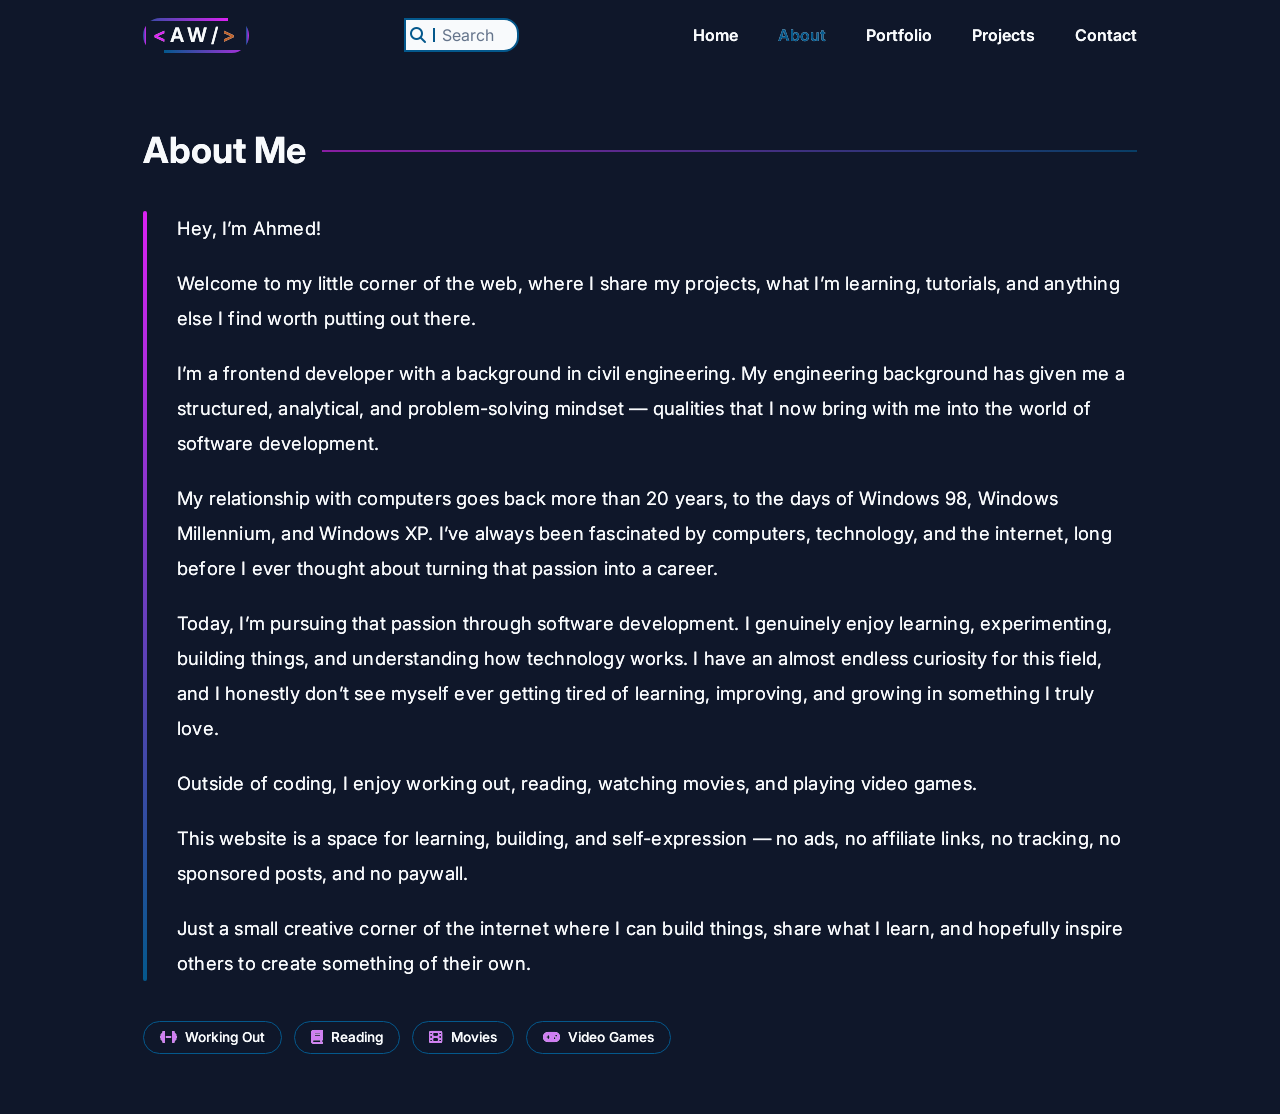
==== about.html @ 8b780779 "first commit HTML & CSS & little JS" ====
<!DOCTYPE html>
<html lang="en">
<head>
    <meta charset="UTF-8">
    <meta name="viewport" content="width=device-width, initial-scale=1.0">
    <title>Allam - About</title>
    <!-- Main CSS File -->
    <link rel="stylesheet" href="./CSS/main.css">
    <!-- Font Icons -->
    <link rel='stylesheet' href='./CSS/uicons-brands.css'>
    <link rel='stylesheet' href='./CSS/all.min.css'>
    <!-- Render Page Normally -->
    <link rel="stylesheet" href=".//CSS/normalize.css">
    <!-- Google Fonts -->
    <link rel="preconnect" href="https://fonts.googleapis.com">
    <link rel="preconnect" href="https://fonts.gstatic.com" crossorigin>
    <link href="https://fonts.googleapis.com/css2?family=Inter:ital,opsz,wght@0,14..32,100..900;1,14..32,100..900&display=swap" rel="stylesheet">
</head>
<body>
    <div class="container">
        <header>
            <a class="logo" href="./home.html" title="Allam Walker">
                <span>&lt;</span>aw/<span>&gt;</span>
                <div class="top-border"></div>
                <div class="right-border"></div>
                <div class="bottom-border"></div>
                <div class="left-border"></div>
            </a>

            <div class="search" title="Search">
                <i class="fa-solid fa-magnifying-glass fa-fw"></i>
                <form action="" role="search">
                    <label for="site-search" class="visually-hidden">Search the site</label>
                    <input class="input-search" type="search" name="search" id="site-search" placeholder="Search">
                </form>
            </div>

                        <!-- New: mobile menu toggle, only visible under 860px -->
            <button class="nav-toggle" id="navToggle" aria-expanded="false" aria-controls="mainNav" aria-label="Open menu">
                <i class="fa-solid fa-bars" aria-hidden="true"></i>
            </button>

            <nav id="mainNav" class="nav-static">
                <a class="home" href="./home.html">home</a>
                <a class="about active" href="./about.html">about</a>
                <a class="portfolio" href="./portfolio.html">portfolio</a>
                <a class="skills" href="#">projects</a>
                <a class="content" href="#">contact</a>
            </nav>
        </header>

        <section class="about-section">
            <div class="about-heading">
                <h1>about me</h1>
                <span class="bar"></span>
            </div>

            <div class="about-body">
                <span class="about-accent" aria-hidden="true"></span>
                <div class="about-me">
                    <p>Hey, I’m Ahmed!</p>
                    <p>Welcome to my little corner of the web, where I share my projects, what I’m learning, tutorials, and anything else I find worth putting out there.</p>
                    <p>I’m a frontend developer with a background in civil engineering. My engineering background has given me a structured, analytical, and problem-solving mindset — qualities that I now bring with me into the world of software development.</p>
                    <p>My relationship with computers goes back more than 20 years, to the days of Windows 98, Windows Millennium, and Windows XP. I’ve always been fascinated by computers, technology, and the internet, long before I ever thought about turning that passion into a career.</p>
                    <p>Today, I’m pursuing that passion through software development. I genuinely enjoy learning, experimenting, building things, and understanding how technology works. I have an almost endless curiosity for this field, and I honestly don’t see myself ever getting tired of learning, improving, and growing in something I truly love.</p>
                    <p>Outside of coding, I enjoy working out, reading, watching movies, and playing video games.</p>
                    <p>This website is a space for learning, building, and self-expression — no ads, no affiliate links, no tracking, no sponsored posts, and no paywall.</p>
                    <p>Just a small creative corner of the internet where I can build things, share what I learn, and hopefully inspire others to create something of their own.</p>
                </div>
            </div>

            <div class="hobbies">
                <span class="hobby-chip"><i class="fa-solid fa-dumbbell" aria-hidden="true"></i>working out</span>
                <span class="hobby-chip"><i class="fa-solid fa-book" aria-hidden="true"></i>reading</span>
                <span class="hobby-chip"><i class="fa-solid fa-film" aria-hidden="true"></i>movies</span>
                <span class="hobby-chip"><i class="fa-solid fa-gamepad" aria-hidden="true"></i>video games</span>
            </div>
        </section>
    </div>
    <script src="main.js"></script>
</body>
</html>
---- CSS/main.css ----
/* Global Values - Start ----------------------------------------------------------*/
/* Variables - Start ------------------------------------------------------ */
:root {
    /* color pallete */
    --color-pallete-1: #DA22F2;
    --color-pallete-2: #CF7EF2;
    --color-pallete-3: #1E0E40;
    --color-pallete-4: #04588C;
    --color-pallete-5: #BF622C;

    --nav-links-color: #3B82F6; 
    --background-color: #0F172A;
    --primary-color: #3B82F6;
    --button-hover-color: #2563EB;
    --text-color: #F8FAFC;
    --transition-duration: 0.5s;
}
/* Variables - End ----------------------------------------------------------*/
html {
    scroll-behavior: smooth;
}
body {
    font-family: "Inter", sans-serif;
}
* {
    box-sizing: border-box;
    text-shadow: 0px 0px 0.3px var(--text-color);
}

a {
    display: block;
    text-decoration: none;
    text-transform: capitalize;
    color: var(--text-color);
    cursor: pointer;
}

/* Accessibility: visible focus state for keyboard users (new) */
a:focus-visible,
.input-search:focus-visible,
.nav-toggle:focus-visible,
button:focus-visible {
    outline: 2px solid var(--color-pallete-2);
    outline-offset: 3px;
    border-radius: 4px;
}

/* Accessibility: hide visually but keep for screen readers (new) */
.visually-hidden {
    position: absolute;
    width: 1px;
    height: 1px;
    padding: 0;
    margin: -1px;
    overflow: hidden;
    clip: rect(0, 0, 0, 0);
    white-space: nowrap;
    border: 0;
}

.container {
    margin-left: 10%;
    margin-right: 10%;
    padding-left: 15px;
    padding-right: 15px;
    position: relative;
}

/* Header - Start -------------------------------------------------------------------- */
body { 
    color: var(--text-color);
    background-color: var(--background-color);
    font-family: "Inter", sans-serif;
    font-optical-sizing: auto;
    font-weight: 700;
    font-style: normal;
}
header {
    height: 70px;
    display: flex;
    justify-content: space-between;
    align-items: center;
    position: relative;
}
.logo {
    font-size: 20px;
    text-transform: uppercase;
    letter-spacing: 4px;
    font-weight: 900;
    padding: 6px 10px;
    position: relative;
    overflow: hidden;
    transition: var(--transition-duration);
    border-radius: 20px;
}
.logo span:first-of-type {
    color: var(--color-pallete-1)
}
.logo span:last-of-type {
    color: var(--color-pallete-5)
}
.logo::after {
    content: '';
    position: absolute;
    width: 0;
    height: 0;
    top: 50%;
    left: 50%;
    transform: translate(-50%, -50%);
    opacity: 0.6; 
    background-color: var(--color-pallete-4);
    transition: var(--transition-duration);
    z-index: -1; 
}
.logo:hover {
    color: var(--color-pallete-2)
}
.logo:hover::after {
    background-color: var(--color-pallete-4);
    width: 100%;
    height: 100%;
}
.logo div {
    position: absolute;
    background-image: linear-gradient(to right, #04588C, #DA22F2);
    animation-iteration-count: infinite;
    animation-direction:alternate;
    animation-duration: 3s;
    animation-timing-function:ease-in-out;
    animation-direction: alternate;
    animation-fill-mode: both;
}
.top-border {
    top: 0;
    width: 100%;
    height: 3px;
    animation-name: top-move;
}
.right-border {
    right: 0;
    width: 3px;
    height: 100%;
    animation-name: right-move;
}
.bottom-border {
    bottom: 0;
    width: 100%;
    height: 3px;
    animation-name: bottom-move;
}
.left-border {
    left: 0;
    width: 3px;
    height: 100%;
    animation-name: left-move;
}
@keyframes top-move {
    0% { left: -100%; }
    100% { left: -20%; }
}
@keyframes right-move {
    0% { top: -100%; }
    100% { top: -20%; }
}
@keyframes bottom-move {
    0% { right: -100%; }
    100% { right: -20%; }
}
@keyframes left-move {
    from { bottom: -100%; }
    to { bottom: -20%; }
}
.search {
    position: relative;
}
.search i {
    position: absolute;
    top: 50%;
    left: -6px;
    transform: translate(10px, -50%);
    color: var(--color-pallete-4);
    font-size: 1em;
    pointer-events: none; /* new: icon shouldn't block clicks on the input */
}
.search i::after {
    content: '';
    position: absolute;
    width: 2px;
    height: 90%;
    top: 5%;
    right: -7px;
    background-color: var(--color-pallete-4);
}
.input-search {
    padding: 6px;
    text-indent: 6px;
    border: none;
    outline: none;
    width: 115px;
    background-color: var(--text-color);
    border: 2px solid #04588C;
    border-radius: 15px;
    border-top-left-radius: 0;
    border-bottom-left-radius: 0;
    text-indent: 30px;
    cursor: text;
    transition: var(--transition-duration);
    color: #0F172A; /* new: typed text was invisible (white on white) */
}
.input-search:focus {
    width: 200px;
    background-color: white;
}
.input-search::placeholder {
    color: #64748B;
}

/* New: mobile nav toggle button, hidden on desktop */
.nav-toggle {
    display: none;
    width: 40px;
    height: 40px;
    border: none;
    background: transparent;
    color: var(--text-color);
    font-size: 22px;
    cursor: pointer;
    z-index: 20;
}
nav {
    display: flex;
    justify-content: space-between;
    align-items: center;
}
nav a {
    padding: 5px 0;
    margin: 20px 20px;
    transition: var(--transition-duration);
    text-transform: capitalize;
    position: relative;
    overflow: hidden;
    animation: slide-up 1s;
}
nav a:last-child {
    margin-right: 0;    
}
@keyframes slide-up {
    from { transform: translateY(50px); opacity: 0; }
    to { transform: translateY(0); opacity: 1; }
}
nav a:after {
    content: '';
    box-sizing: content-box;
    width: 100%;
    height: 2px;
    background-image: linear-gradient(to right, #DA22F2, #04588C);
    position: absolute;
    left: -100%;
    bottom: 0px;
    transition: var(--transition-duration);
}
nav a:hover::after {
    left: 0;
}
nav a, .logo {
    font-weight: 600;
}
nav a:hover, nav .active {
    color: var(--color-pallete-4);
}
.home-content {
    margin-top: 50px;
    display: flex;
    gap: 30px;
    justify-content: space-between;
    align-items: center; /* new: was causing the photo to look misaligned on short text */
}
.linkedin-img {
    width: 25px;
}

.home-text h3 {
    font-size: 32px;
    margin: 0px;
    animation-name: slide-bottom;
    animation-duration: 1s;
}
@keyframes slide-bottom {
    from { transform: translateY(-50px); opacity: 0; }
    to { transform: translateY(0); opacity: 1; }
}
.home-text span {
    text-transform: capitalize;
}
.name {
    font-size: 56px;
    margin: 20px 0px;
    text-transform: capitalize;
    animation: slide-left 1s;
}
@keyframes slide-left {
    from { transform: translateX(-50px); opacity: 0; }
    to { transform: translateX(0); opacity: 1; }
}
.job span:last-child {
    color: #3B82F6;
    position: relative;
    overflow: hidden;
}
.job span:last-child::before {
    content: '';
    position:absolute;
    left: 0;
    top: 0;
    width: 46%;
    height: 100%;
    background-color: var(--text-color);
    z-index: -1;
    opacity: 0.2;
    transition: var(--transition-duration);
}
.job span:last-child:hover::before {
    width: 70%;
    opacity: 1;
}
.desc {
    letter-spacing: 1px;
    line-height: 1.6;
    font-size: 1.2em;
    max-width: 55ch; /* new: keeps long descriptions readable on wide screens */
}
.social {
    display: flex;
    justify-content: start;
    align-items: center;
}
.social-link {
    width: 35px;
    height: 35px;
    border-radius: 50%;
    border: 2px solid var(--color-pallete-4);
    display: flex;
    justify-content: center;
    align-items: center;
    position: relative;
    transition: var(--transition-duration);
}
.social-link::after {
    content: '';
    position: absolute;
    top: 50%;
    left: 50%;
    transform: translate(-50%, -50%);
    width: 100%;
    height: 100%;
    border-radius: 50%;
    opacity: 0;
    border: 2px solid var(--color-pallete-2);
    transition: var(--transition-duration);
}
.social-link:hover {
    border: none;
}
.social-link:hover::after {
    box-shadow: 0px 0px 20px var(--color-pallete-2);
    width: 40px;
    height: 40px;
    opacity: 1;
}
.social-link i {
    cursor: pointer;
    color: white;
}
.cv {
    position: relative;
    display: flex;
    align-items: center;
    gap: 6px;
    color: var(--text-color);
    background-color: var(--color-pallete-4);
    border-top-right-radius: 30px;
    border-bottom-right-radius: 30px;
    width: 45px;
    padding: 5px 12px;
    height: 35px;
    text-align: center;
    text-transform: capitalize;
    /* margin-top: 20px; */
    overflow: hidden;
    transition: 0.3s;
}
.cv:hover,
.cv:focus-visible {
    width: 150px;
    box-shadow: 0px 0px 25px 1px var(--color-pallete-2) inset;
}
.cv i {
    cursor: pointer;
    flex-shrink: 0; /*new: stop the icon squishing when the pill expands*/
}
.cv span {
    position: absolute;
    left: 27px;
    width: 130px;
    font-size: 0.85em;
    cursor: pointer;
    z-index: 1;
}

.home-photo {
    /* flex-basis: 65%; */
    margin-top: -23px;
    width: max-content;
    overflow: hidden;
    border-radius: 50%;
    filter: grayscale(0.5);
    transition: var(--transition-duration); 
}
.home-photo:hover {
    filter: grayscale(0);
    border-radius: 30px;
}
.home-photo img {
    max-width: 400px;
    width: 100%;
    height: auto;
}
.personal-img {
    width: 100%;
}

/* Media Queries - Start (new: real responsive behaviour) ---------------------------- */
@media (max-width: 1024px) {
    .container {
        margin-left: 5%;
        margin-right: 5%;
    }
    .home-content {
        gap: 20px;
    }
    .home-photo img {
        max-width: 320px;
    }

}

@media (min-width: 860px) and ( max-width: 1200) {
    .search {
        flex-basis: content;
    }
}

@media (max-width: 860px) {
    .container {
        margin-left: 4%;
        margin-right: 4%;
    }

    .nav-toggle {
        display: block;
    }

    .search {
        flex-basis: 1;
        margin-left: 20px;
    }

    nav {
        position: absolute;
        top: 70px;
        left: 0;
        right: 0;
        flex-direction: column;
        align-items: flex-start;
        background-color: var(--color-pallete-3);
        border-radius: 0 0 12px 12px;
        padding: 10px 20px;
        max-height: 0;
        overflow: hidden;
        transition: max-height var(--transition-duration) ease;
        z-index: 15;
    }
    nav.open {
        max-height: 320px;
    }
    /* Pages with no JS (e.g. about.html) skip the collapse behaviour entirely */
    nav.nav-static {
        position: static;
        max-height: none;
        overflow: visible;
        background-color: transparent;
        padding: 0;
        margin-top: 10px;
    }
    nav a {
        margin: 10px 0;
        width: 100%;
    }

    .home-content {
        flex-direction: column-reverse;
        text-align: center;
    }
    .home-text .social,
    .home-text .desc {
        justify-content: center;
        margin-left: auto;
        margin-right: auto;
    }
    .home-text .cv {
        margin-left: auto;
        margin-right: auto;
    }
    .home-photo {
        margin-top: 0;
    }
    .home-photo img {
        max-width: 240px;
    }
    .name {
        font-size: 42px;
    }
    .home-text h3 {
        font-size: 24px;
    }
    .cv {
        width: 150px;
    }
}
@media (max-width: 480px) {
    .name {
        font-size: 34px;
    }
    .desc {
        font-size: 1em;
    }
}

/* Respect users who've asked for reduced motion (new) */
@media (prefers-reduced-motion: reduce) {
    *,
    *::before,
    *::after {
        animation-duration: 0.001ms !important;
        animation-iteration-count: 1 !important;
        transition-duration: 0.001ms !important;
        scroll-behavior: auto !important;
    }
}
/* Media Queries - End ----------------------------------------------------------*/

/* About Page - Start ----------------------------------------------------------*/
.about-section {
    margin-top: 60px;
    margin-bottom: 60px;
}
.about-heading {
    display: flex;
    align-items: center;
    gap: 16px;
    margin-bottom: 40px;
}
.about-heading h1 {
    font-size: 36px;
    text-transform: capitalize;
    margin: 0;
}
.about-heading .bar {
    flex: 1;
    height: 2px;
    background-image: linear-gradient(to right, var(--color-pallete-1), var(--color-pallete-4));
    opacity: 0.6;
}
.about-body {
    display: flex;
    gap: 30px;
}
.about-accent {
    flex-shrink: 0;
    width: 4px;
    border-radius: 2px;
    background-image: linear-gradient(to bottom, var(--color-pallete-1), var(--color-pallete-4));
}
.about-me {
    font-weight: 400;
    letter-spacing: 0.2px;
    line-height: 1.9;
    font-size: 1.15em;
    color: var(--text-color);
}
.about-me p {
    margin: 0 0 20px;
}
.about-me p:last-child {
    margin-bottom: 0;
}
.hobbies {
    margin-top: 40px;
    display: flex;
    flex-wrap: wrap;
    gap: 12px;
}
.hobby-chip {
    display: flex;
    align-items: center;
    gap: 8px;
    padding: 8px 16px;
    border: 1px solid var(--color-pallete-4);
    border-radius: 30px;
    font-size: 0.85em;
    font-weight: 500;
    text-transform: capitalize;
    transition: var(--transition-duration);
}
.hobby-chip:hover {
    background-color: var(--color-pallete-4);
    box-shadow: 0px 0px 20px var(--color-pallete-2);
}
.hobby-chip i {
    color: var(--color-pallete-2);
    font-size: 1em;
}

@media (max-width: 860px) {
    .about-heading h1 {
        font-size: 28px;
    }
    .about-body {
        gap: 16px;
    }
    .about-me {
        font-size: 1.05em;
    }
}
@media (max-width: 480px) {
    .about-heading h1 {
        font-size: 24px;
    }
    .hobby-chip {
        font-size: 0.8em;
        padding: 6px 12px;
    }
}
/* About Page - End ----------------------------------------------------------*/

/* Portfolio Page - Start ----------------------------------------------------------*/
.portfolio-section {
    margin-top: 60px;
    margin-bottom: 80px;
}
.portfolio-intro {
    max-width: 65ch;
    font-weight: 400;
    letter-spacing: 0.2px;
    line-height: 1.8;
    font-size: 1.1em;
    color: var(--text-color);
    opacity: 0.85;
    margin: 0 0 50px;
}
.project-grid {
    display: grid;
    grid-template-columns: repeat(3, 1fr);
    gap: 40px 32px;
}
.project-card {
    display: flex;
    flex-direction: column;
    position: relative;
    transition: opacity var(--transition-duration), filter var(--transition-duration);
}
/* Spotlight: dim every card except the one being hovered - pure CSS, no JS */
.project-grid:hover .project-card:not(:hover) {
    opacity: 0.4;
    filter: blur(1px);
}
.project-card:hover {
    z-index: 100;
}
.project-thumb {
    position: relative;
    aspect-ratio: 16 / 10;
    border-radius: 16px;
    overflow: hidden;
    background-image: linear-gradient(135deg, var(--color-pallete-3), var(--color-pallete-4));
}
.project-thumb img {
    width: 100%;
    height: 100%;
    object-fit: cover;
    display: block;
    border-radius: 16px;
    transition: transform 0.45s ease, box-shadow 0.45s ease;
}
.project-thumb:hover img {
    position: relative;
    transform: scale(1.7);
    box-shadow:
        0 20px 50px rgba(0, 0, 0, 0.6),
        0 0 40px var(--color-pallete-2);
}
.project-card:hover .project-thumb {
    overflow: visible;
}
.project-info {
    margin-top: 20px;
    position: relative;
}
.project-tech {
    display: flex;
    flex-wrap: wrap;
    gap: 8px;
    margin-bottom: 14px;
    position: absolute;
    z-index: -1;
}
.tech-chip {
    padding: 4px 12px;
    border: 1px solid var(--color-pallete-4);
    border-radius: 30px;
    font-size: 0.7em;
    font-weight: 600;
    letter-spacing: 0.5px;
    text-transform: uppercase;
    color: var(--text-color);
    opacity: 0.85;
}
.project-title {
    font-size: 1.3em;
    margin: 40px 0 8px;
    text-transform: capitalize;
}
.project-desc {
    font-weight: 400;
    letter-spacing: 0.2px;
    line-height: 1.7;
    font-size: 0.95em;
    color: var(--text-color);
    opacity: 0.8;
    margin: 0 0 18px;
}
.project-links {
    display: flex;
    align-items: center;
    gap: 14px;
}
.project-demo {
    display: flex;
    align-items: center;
    gap: 8px;
    padding: 8px 18px;
    border-radius: 30px;
    background-color: var(--color-pallete-4);
    font-size: 0.85em;
    font-weight: 600;
    transition: var(--transition-duration);
}
.project-demo:hover {
    background-color: var(--button-hover-color);
    box-shadow: 0px 0px 20px var(--color-pallete-2);
}
.project-demo i {
    font-size: 0.85em;
}

@media (max-width: 1100px) {
    .project-grid {
        grid-template-columns: repeat(2, 1fr);
    }
}
@media (max-width: 860px) {
    .project-grid {
        gap: 30px 24px;
    }
    .portfolio-intro {
        font-size: 1em;
        margin-bottom: 36px;
    }
}
@media (max-width: 640px) {
    .project-grid {
        grid-template-columns: 1fr;
    }
    .project-card:hover .project-thumb img {
        transform: scale(1.3);
    }
}
@media (prefers-reduced-motion: reduce) {
    .project-grid:hover .project-card:not(:hover) {
        filter: none;
    }
}
/* Portfolio Page - End ----------------------------------------------------------*/
---- CSS/uicons-brands.css ----
/*!
*   _____       _             __                 _____                               ______ _       _   _
*  |_   _|     | |           / _|               |_   _|                             |  ____| |     | | (_)
*    | |  _ __ | |_ ___ _ __| |_ __ _  ___ ___    | |  ___ ___  _ __  ___   ______  | |__  | | __ _| |_ _  ___ ___  _ __
*    | | | '_ \| __/ _ \ '__|  _/ _` |/ __/ _ \   | | / __/ _ \| '_ \/ __| |______| |  __| | |/ _` | __| |/ __/ _ \| '_ \
*   _| |_| | | | ||  __/ |  | || (_| | (_|  __/  _| || (_| (_) | | | \__ \          | |    | | (_| | |_| | (_| (_) | | | |
*  |_____|_| |_|\__\___|_|  |_| \__,_|\___\___| |_____\___\___/|_| |_|___/          |_|    |_|\__,_|\__|_|\___\___/|_| |_|
*
*                         UIcons 4.0.0 - https://www.flaticon.com/uicons/interface-icons
*/
@font-face {
    font-family: "uicons-brands";
    src: url("../webfonts/uicons-brands.woff2") format("woff2"),
    url("../webfonts/uicons-brands.woff") format("woff"),
    url("../webfonts/uicons-brands.eot#iefix") format("embedded-opentype");
    font-display: swap;
}

    i[class^="fi-brands-"]:before, i[class*=" fi-brands-"]:before, span[class^="fi-brands-"]:before, span[class*="fi-brands-"]:before {
font-family: uicons-brands !important;
font-style: normal;
font-weight: normal !important;
font-variant: normal;
text-transform: none;
line-height: 1;
-webkit-font-smoothing: antialiased;
-moz-osx-font-smoothing: grayscale;
}

        .fi-brands-3m:before {
    content: "\e014";
    }
        .fi-brands-500px:before {
    content: "\e01a";
    }
        .fi-brands-abbot-laboratories:before {
    content: "\e027";
    }
        .fi-brands-accusoft:before {
    content: "\e02f";
    }
        .fi-brands-acrobat:before {
    content: "\e032";
    }
        .fi-brands-adobe:before {
    content: "\e043";
    }
        .fi-brands-aecom:before {
    content: "\e048";
    }
        .fi-brands-aero:before {
    content: "\e049";
    }
        .fi-brands-after-effects:before {
    content: "\e04b";
    }
        .fi-brands-airbnb:before {
    content: "\e064";
    }
        .fi-brands-algolia:before {
    content: "\e073";
    }
        .fi-brands-amd:before {
    content: "\e082";
    }
        .fi-brands-american-express:before {
    content: "\e083";
    }
        .fi-brands-android:before {
    content: "\e090";
    }
        .fi-brands-animate:before {
    content: "\e0ac";
    }
        .fi-brands-app-store-ios:before {
    content: "\e0b9";
    }
        .fi-brands-apple:before {
    content: "\e0bb";
    }
        .fi-brands-apple-pay:before {
    content: "\e0c1";
    }
        .fi-brands-artstation:before {
    content: "\e13b";
    }
        .fi-brands-astrazeneca:before {
    content: "\e145";
    }
        .fi-brands-asus:before {
    content: "\e146";
    }
        .fi-brands-atandt:before {
    content: "\e148";
    }
        .fi-brands-atlassian:before {
    content: "\e149";
    }
        .fi-brands-atom:before {
    content: "\e14b";
    }
        .fi-brands-audition:before {
    content: "\e159";
    }
        .fi-brands-behance:before {
    content: "\e1d9";
    }
        .fi-brands-bitcoin:before {
    content: "\e20a";
    }
        .fi-brands-blackberry:before {
    content: "\e20e";
    }
        .fi-brands-blogger:before {
    content: "\e221";
    }
        .fi-brands-bluetooth:before {
    content: "\e22b";
    }
        .fi-brands-bootstrap:before {
    content: "\e268";
    }
        .fi-brands-bridgestone:before {
    content: "\e2e9";
    }
        .fi-brands-burger-king:before {
    content: "\e32d";
    }
        .fi-brands-c:before {
    content: "\e34e";
    }
        .fi-brands-capture:before {
    content: "\e3a1";
    }
        .fi-brands-cc-amazon-pay:before {
    content: "\e3eb";
    }
        .fi-brands-cc-apple-pay:before {
    content: "\e3ec";
    }
        .fi-brands-cc-diners-club:before {
    content: "\e3ed";
    }
        .fi-brands-cc-visa:before {
    content: "\e3ee";
    }
        .fi-brands-centos:before {
    content: "\e3f6";
    }
        .fi-brands-character:before {
    content: "\e403";
    }
        .fi-brands-chromecast:before {
    content: "\e45f";
    }
        .fi-brands-cloudflare:before {
    content: "\e516";
    }
        .fi-brands-confluence:before {
    content: "\e597";
    }
        .fi-brands-creative-commons:before {
    content: "\e5c7";
    }
        .fi-brands-creative-commons-by:before {
    content: "\e5c8";
    }
        .fi-brands-creative-commons-nc:before {
    content: "\e5c9";
    }
        .fi-brands-creative-commons-nc-eu:before {
    content: "\e5ca";
    }
        .fi-brands-creative-commons-nc-jp:before {
    content: "\e5cb";
    }
        .fi-brands-creative-commons-nd:before {
    content: "\e5cc";
    }
        .fi-brands-creative-commons-pd:before {
    content: "\e5cd";
    }
        .fi-brands-creative-commons-pd-alt:before {
    content: "\e5ce";
    }
        .fi-brands-creative-commons-remix:before {
    content: "\e5cf";
    }
        .fi-brands-creative-commons-sa:before {
    content: "\e5d0";
    }
        .fi-brands-creative-commons-sampling:before {
    content: "\e5d1";
    }
        .fi-brands-creative-commons-sampling-plus:before {
    content: "\e5d2";
    }
        .fi-brands-creative-commons-share:before {
    content: "\e5d3";
    }
        .fi-brands-creative-commons-zero:before {
    content: "\e5d4";
    }
        .fi-brands-css3:before {
    content: "\e5fa";
    }
        .fi-brands-css3-alt:before {
    content: "\e5fb";
    }
        .fi-brands-dailymotion:before {
    content: "\e630";
    }
        .fi-brands-deezer:before {
    content: "\e656";
    }
        .fi-brands-delphi:before {
    content: "\e65f";
    }
        .fi-brands-dev:before {
    content: "\e66f";
    }
        .fi-brands-devianart:before {
    content: "\e670";
    }
        .fi-brands-digg:before {
    content: "\e6a0";
    }
        .fi-brands-dimension:before {
    content: "\e6af";
    }
        .fi-brands-discord:before {
    content: "\e6b9";
    }
        .fi-brands-discord-circle:before {
    content: "\e6ba";
    }
        .fi-brands-discord-square:before {
    content: "\e6bb";
    }
        .fi-brands-docker:before {
    content: "\e6da";
    }
        .fi-brands-dribbble:before {
    content: "\e71a";
    }
        .fi-brands-dropbox:before {
    content: "\e724";
    }
        .fi-brands-drupal:before {
    content: "\e72f";
    }
        .fi-brands-ebay:before {
    content: "\e752";
    }
        .fi-brands-elementor:before {
    content: "\e766";
    }
        .fi-brands-ethereum:before {
    content: "\e79b";
    }
        .fi-brands-etsy:before {
    content: "\e79d";
    }
        .fi-brands-evernote:before {
    content: "\e7a2";
    }
        .fi-brands-facebook:before {
    content: "\e80c";
    }
        .fi-brands-facebook-messenger:before {
    content: "\e80d";
    }
        .fi-brands-facebook-messenger-circle:before {
    content: "\e80e";
    }
        .fi-brands-facebook-messenger-square:before {
    content: "\e80f";
    }
        .fi-brands-facebook-square:before {
    content: "\e810";
    }
        .fi-brands-fedex:before {
    content: "\e829";
    }
        .fi-brands-figma:before {
    content: "\e838";
    }
        .fi-brands-firefox:before {
    content: "\e896";
    }
        .fi-brands-firefox-browser:before {
    content: "\e897";
    }
        .fi-brands-flaticon:before {
    content: "\e8b7";
    }
        .fi-brands-flaticon-1:before {
    content: "\e8b8";
    }
        .fi-brands-flickr:before {
    content: "\e8ba";
    }
        .fi-brands-flipboard:before {
    content: "\e8bc";
    }
        .fi-brands-fonts:before {
    content: "\e8fa";
    }
        .fi-brands-foursquare:before {
    content: "\e90d";
    }
        .fi-brands-freepik:before {
    content: "\e918";
    }
        .fi-brands-freepik-1:before {
    content: "\e919";
    }
        .fi-brands-fresco:before {
    content: "\e91c";
    }
        .fi-brands-github:before {
    content: "\e965";
    }
        .fi-brands-gitlab:before {
    content: "\e966";
    }
        .fi-brands-goodreads:before {
    content: "\e989";
    }
        .fi-brands-google:before {
    content: "\e98a";
    }
        .fi-brands-google-circle:before {
    content: "\e98b";
    }
        .fi-brands-google-play:before {
    content: "\e98c";
    }
        .fi-brands-google-play-circle:before {
    content: "\e98d";
    }
        .fi-brands-google-play-square:before {
    content: "\e98e";
    }
        .fi-brands-google-square:before {
    content: "\e98f";
    }
        .fi-brands-haskell:before {
    content: "\ea38";
    }
        .fi-brands-hbo:before {
    content: "\ea44";
    }
        .fi-brands-hotjar:before {
    content: "\eaac";
    }
        .fi-brands-html5:before {
    content: "\eada";
    }
        .fi-brands-huawei:before {
    content: "\eadb";
    }
        .fi-brands-hubspot:before {
    content: "\eadc";
    }
        .fi-brands-ibm:before {
    content: "\eae7";
    }
        .fi-brands-iconfinder:before {
    content: "\eaed";
    }
        .fi-brands-illustrator:before {
    content: "\eaf5";
    }
        .fi-brands-illustrator-draw:before {
    content: "\eaf6";
    }
        .fi-brands-imdb:before {
    content: "\eafb";
    }
        .fi-brands-incopy:before {
    content: "\eb06";
    }
        .fi-brands-indesign:before {
    content: "\eb08";
    }
        .fi-brands-instagram:before {
    content: "\eb22";
    }
        .fi-brands-instagram-circle:before {
    content: "\eb23";
    }
        .fi-brands-instagram-square:before {
    content: "\eb24";
    }
        .fi-brands-intel:before {
    content: "\eb2c";
    }
        .fi-brands-invision:before {
    content: "\eb3a";
    }
        .fi-brands-itunes:before {
    content: "\eb4c";
    }
        .fi-brands-janseen:before {
    content: "\eb51";
    }
        .fi-brands-java:before {
    content: "\eb56";
    }
        .fi-brands-jcb:before {
    content: "\eb58";
    }
        .fi-brands-jira:before {
    content: "\eb5a";
    }
        .fi-brands-johnson-and-johnson:before {
    content: "\eb5c";
    }
        .fi-brands-joomla:before {
    content: "\eb5f";
    }
        .fi-brands-js:before {
    content: "\eb66";
    }
        .fi-brands-kickstarter:before {
    content: "\eb88";
    }
        .fi-brands-line:before {
    content: "\ec1d";
    }
        .fi-brands-line-circle:before {
    content: "\ec1e";
    }
        .fi-brands-line-square:before {
    content: "\ec1f";
    }
        .fi-brands-linkedin:before {
    content: "\ec27";
    }
        .fi-brands-linkedin-circle:before {
    content: "\ec28";
    }
        .fi-brands-linkedin-square:before {
    content: "\ec29";
    }
        .fi-brands-lisp:before {
    content: "\ec30";
    }
        .fi-brands-mailchimp:before {
    content: "\ec8c";
    }
        .fi-brands-marriott-international:before {
    content: "\ecb3";
    }
        .fi-brands-mcdonalds:before {
    content: "\ecc8";
    }
        .fi-brands-media-encoder:before {
    content: "\eccd";
    }
        .fi-brands-medium:before {
    content: "\ecd4";
    }
        .fi-brands-meta:before {
    content: "\ed06";
    }
        .fi-brands-meta-circle:before {
    content: "\ed07";
    }
        .fi-brands-meta-square:before {
    content: "\ed08";
    }
        .fi-brands-microsoft:before {
    content: "\ed1b";
    }
        .fi-brands-microsoft-edge:before {
    content: "\ed1c";
    }
        .fi-brands-microsoft-explorer:before {
    content: "\ed1d";
    }
        .fi-brands-mysql:before {
    content: "\eda6";
    }
        .fi-brands-napster:before {
    content: "\edad";
    }
        .fi-brands-nestle:before {
    content: "\edb2";
    }
        .fi-brands-netflix:before {
    content: "\edb3";
    }
        .fi-brands-node-js:before {
    content: "\eddc";
    }
        .fi-brands-nvidia:before {
    content: "\edf9";
    }
        .fi-brands-oracle:before {
    content: "\ee35";
    }
        .fi-brands-patreon:before {
    content: "\ee83";
    }
        .fi-brands-paypal:before {
    content: "\ee91";
    }
        .fi-brands-pfizer:before {
    content: "\ef0c";
    }
        .fi-brands-photoshop:before {
    content: "\ef24";
    }
        .fi-brands-photoshop-camera:before {
    content: "\ef25";
    }
        .fi-brands-photoshop-express:before {
    content: "\ef26";
    }
        .fi-brands-photoshop-lightroom:before {
    content: "\ef27";
    }
        .fi-brands-photoshop-lightroom-classic:before {
    content: "\ef28";
    }
        .fi-brands-php:before {
    content: "\ef29";
    }
        .fi-brands-pinterest:before {
    content: "\ef47";
    }
        .fi-brands-pinterest-square:before {
    content: "\ef48";
    }
        .fi-brands-postgre:before {
    content: "\efb3";
    }
        .fi-brands-premiere:before {
    content: "\efbc";
    }
        .fi-brands-premiere-rush:before {
    content: "\efbd";
    }
        .fi-brands-product-hunt:before {
    content: "\efdc";
    }
        .fi-brands-python:before {
    content: "\effc";
    }
        .fi-brands-raspberry-pi:before {
    content: "\f034";
    }
        .fi-brands-reddit:before {
    content: "\f04d";
    }
        .fi-brands-samsung:before {
    content: "\f0f3";
    }
        .fi-brands-sap:before {
    content: "\f0f7";
    }
        .fi-brands-sass:before {
    content: "\f0f8";
    }
        .fi-brands-shopify:before {
    content: "\f192";
    }
        .fi-brands-siemens:before {
    content: "\f1ae";
    }
        .fi-brands-sketch:before {
    content: "\f1d8";
    }
        .fi-brands-skype:before {
    content: "\f1ef";
    }
        .fi-brands-skype-circle:before {
    content: "\f1f0";
    }
        .fi-brands-skype-square:before {
    content: "\f1f1";
    }
        .fi-brands-slack:before {
    content: "\f1f3";
    }
        .fi-brands-slidesgo:before {
    content: "\f1ff";
    }
        .fi-brands-snapchat:before {
    content: "\f227";
    }
        .fi-brands-snapchat-circle:before {
    content: "\f228";
    }
        .fi-brands-snapchat-square:before {
    content: "\f229";
    }
        .fi-brands-sony:before {
    content: "\f246";
    }
        .fi-brands-soundcloud:before {
    content: "\f25b";
    }
        .fi-brands-spark:before {
    content: "\f26c";
    }
        .fi-brands-spotify:before {
    content: "\f285";
    }
        .fi-brands-spotify-square:before {
    content: "\f286";
    }
        .fi-brands-starbucks:before {
    content: "\f2ee";
    }
        .fi-brands-stock:before {
    content: "\f2fe";
    }
        .fi-brands-storyset:before {
    content: "\f30f";
    }
        .fi-brands-stripe:before {
    content: "\f319";
    }
        .fi-brands-substance-3d-designer:before {
    content: "\f326";
    }
        .fi-brands-substance-3d-painter:before {
    content: "\f327";
    }
        .fi-brands-substance-3d-sampler:before {
    content: "\f328";
    }
        .fi-brands-substance-3d-stager:before {
    content: "\f329";
    }
        .fi-brands-swift:before {
    content: "\f34d";
    }
        .fi-brands-t-mobile:before {
    content: "\f360";
    }
        .fi-brands-telegram:before {
    content: "\f39c";
    }
        .fi-brands-telegram-square:before {
    content: "\f39d";
    }
        .fi-brands-tencent:before {
    content: "\f3a7";
    }
        .fi-brands-the-home-depot:before {
    content: "\f3c2";
    }
        .fi-brands-threads:before {
    content: "\f3d2";
    }
        .fi-brands-threads-circle:before {
    content: "\f3d3";
    }
        .fi-brands-threads-square:before {
    content: "\f3d4";
    }
        .fi-brands-tik-tok:before {
    content: "\f3e9";
    }
        .fi-brands-tiktok-circle:before {
    content: "\f3ea";
    }
        .fi-brands-tiktok-square:before {
    content: "\f3eb";
    }
        .fi-brands-trello:before {
    content: "\f483";
    }
        .fi-brands-tripadvisor:before {
    content: "\f48b";
    }
        .fi-brands-tumblr:before {
    content: "\f4b7";
    }
        .fi-brands-twitch:before {
    content: "\f4c0";
    }
        .fi-brands-twitch-circle:before {
    content: "\f4c1";
    }
        .fi-brands-twitch-square:before {
    content: "\f4c2";
    }
        .fi-brands-twitter:before {
    content: "\f4c3";
    }
        .fi-brands-twitter-alt:before {
    content: "\f4c4";
    }
        .fi-brands-twitter-alt-circle:before {
    content: "\f4c5";
    }
        .fi-brands-twitter-alt-square:before {
    content: "\f4c6";
    }
        .fi-brands-typescript:before {
    content: "\f4cc";
    }
        .fi-brands-uber:before {
    content: "\f4cf";
    }
        .fi-brands-ubuntu:before {
    content: "\f4d0";
    }
        .fi-brands-unilever:before {
    content: "\f4dd";
    }
        .fi-brands-unity:before {
    content: "\f4df";
    }
        .fi-brands-unsplash:before {
    content: "\f4e3";
    }
        .fi-brands-ups:before {
    content: "\f4eb";
    }
        .fi-brands-usaa:before {
    content: "\f4f1";
    }
        .fi-brands-verizon:before {
    content: "\f577";
    }
        .fi-brands-videvo:before {
    content: "\f586";
    }
        .fi-brands-vimeo:before {
    content: "\f588";
    }
        .fi-brands-visa:before {
    content: "\f58f";
    }
        .fi-brands-visual-basic:before {
    content: "\f594";
    }
        .fi-brands-vk:before {
    content: "\f595";
    }
        .fi-brands-walmart:before {
    content: "\f5b9";
    }
        .fi-brands-wepik:before {
    content: "\f5f3";
    }
        .fi-brands-whatsapp:before {
    content: "\f5f5";
    }
        .fi-brands-whatsapp-circle:before {
    content: "\f5f6";
    }
        .fi-brands-whatsapp-square:before {
    content: "\f5f7";
    }
        .fi-brands-wikipedia:before {
    content: "\f60c";
    }
        .fi-brands-windows:before {
    content: "\f618";
    }
        .fi-brands-wix:before {
    content: "\f625";
    }
        .fi-brands-wordpress:before {
    content: "\f62a";
    }
        .fi-brands-xd:before {
    content: "\f640";
    }
        .fi-brands-xing:before {
    content: "\f641";
    }
        .fi-brands-yahoo:before {
    content: "\f644";
    }
        .fi-brands-yandex:before {
    content: "\f645";
    }
        .fi-brands-yelp:before {
    content: "\f646";
    }
        .fi-brands-youtube:before {
    content: "\f652";
    }
        .fi-brands-youtube-circle:before {
    content: "\f653";
    }
        .fi-brands-youtube-square:before {
    content: "\f654";
    }
        .fi-brands-zoom:before {
    content: "\f659";
    }
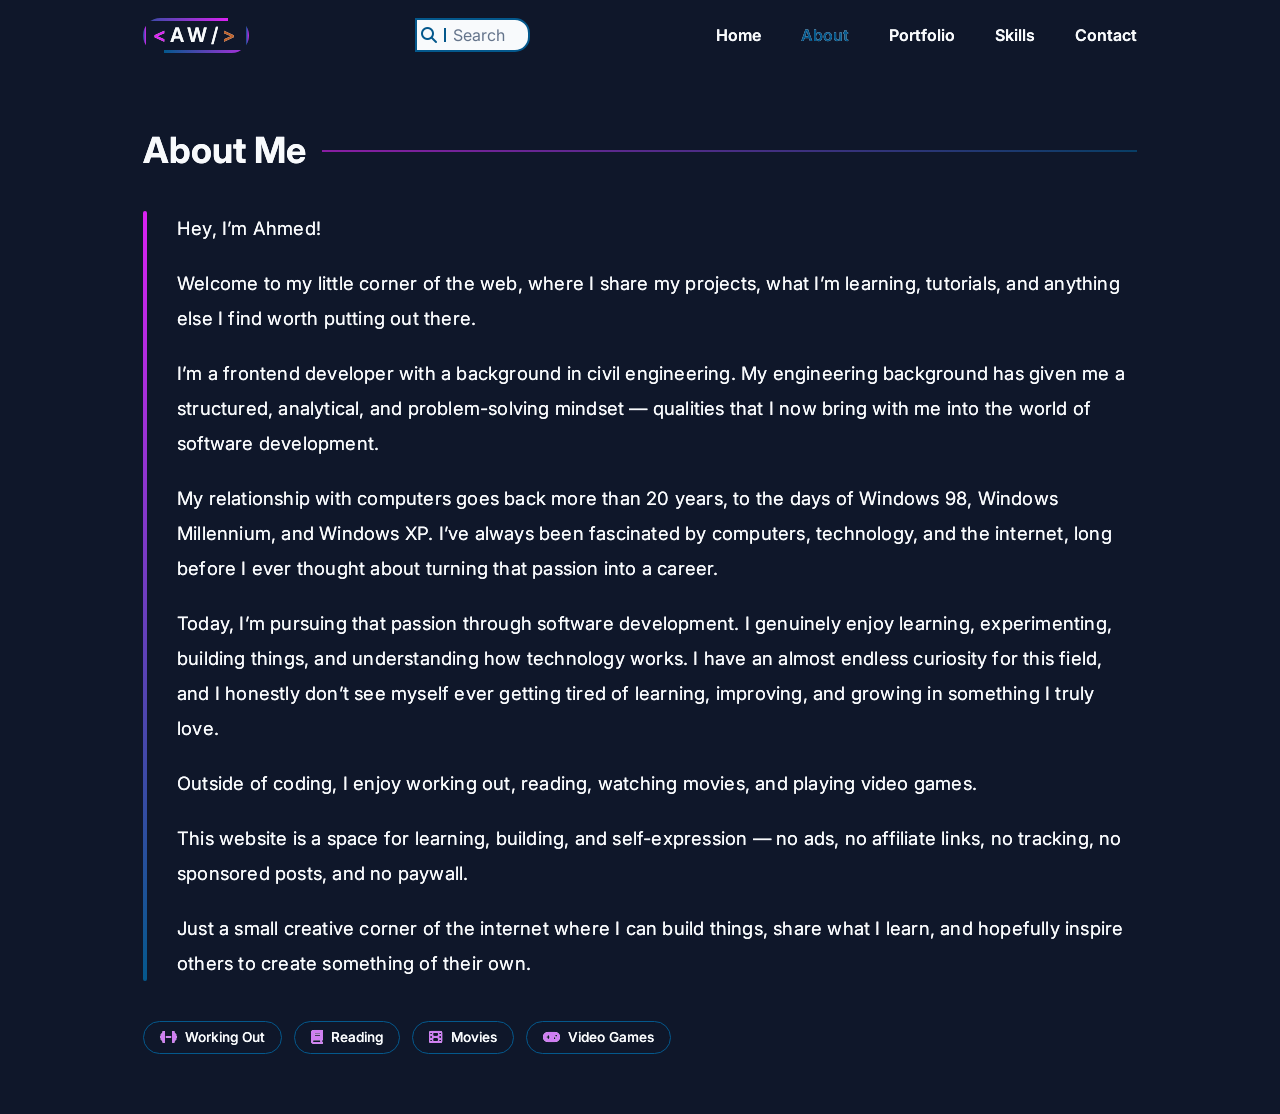
==== commit 4535e81f: "second update for publishing on github" ====
--- a/about.html
+++ b/about.html
@@ -44,7 +44,7 @@
                 <a class="home" href="./home.html">home</a>
                 <a class="about active" href="./about.html">about</a>
                 <a class="portfolio" href="./portfolio.html">portfolio</a>
-                <a class="skills" href="#">projects</a>
+                <a class="skills" href="#">skills</a>
                 <a class="content" href="#">contact</a>
             </nav>
         </header>
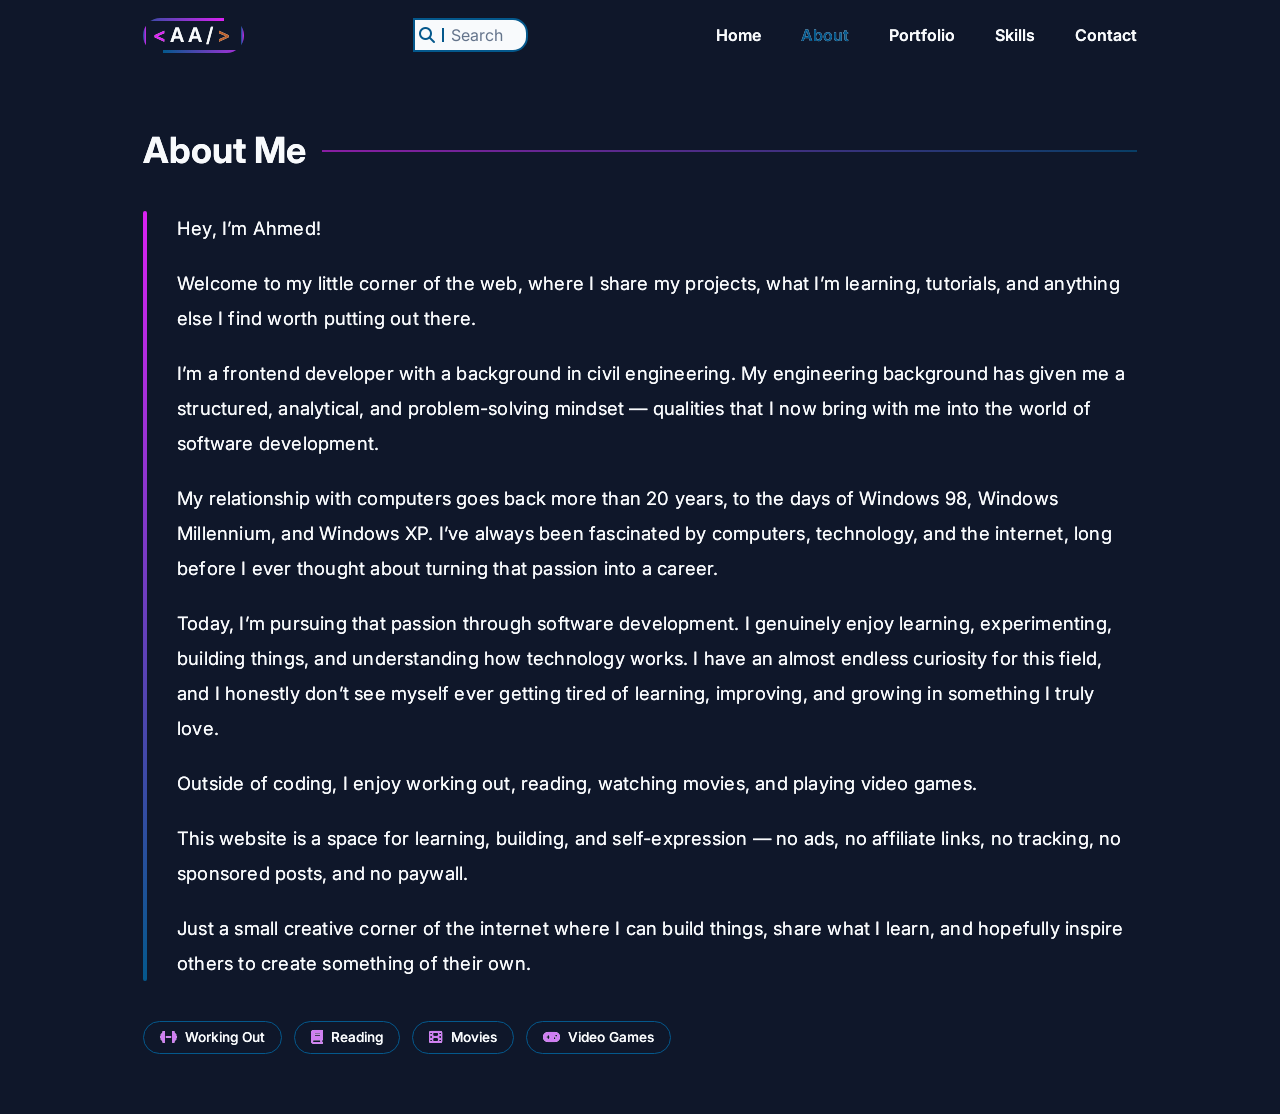
==== commit 3b41e8c5: "ongoing updates JS & enhance website" ====
--- a/about.html
+++ b/about.html
@@ -19,8 +19,8 @@
 <body>
     <div class="container">
         <header>
-            <a class="logo" href="./home.html" title="Allam Walker">
-                <span>&lt;</span>aw/<span>&gt;</span>
+            <a class="logo" href="./home.html" title="Ahmed Allam">
+                <span>&lt;</span>aa/<span>&gt;</span>
                 <div class="top-border"></div>
                 <div class="right-border"></div>
                 <div class="bottom-border"></div>
@@ -41,7 +41,7 @@
             </button>
 
             <nav id="mainNav" class="nav-static">
-                <a class="home" href="./home.html">home</a>
+                <a class="home" href="./index.html">home</a>
                 <a class="about active" href="./about.html">about</a>
                 <a class="portfolio" href="./portfolio.html">portfolio</a>
                 <a class="skills" href="#">skills</a>
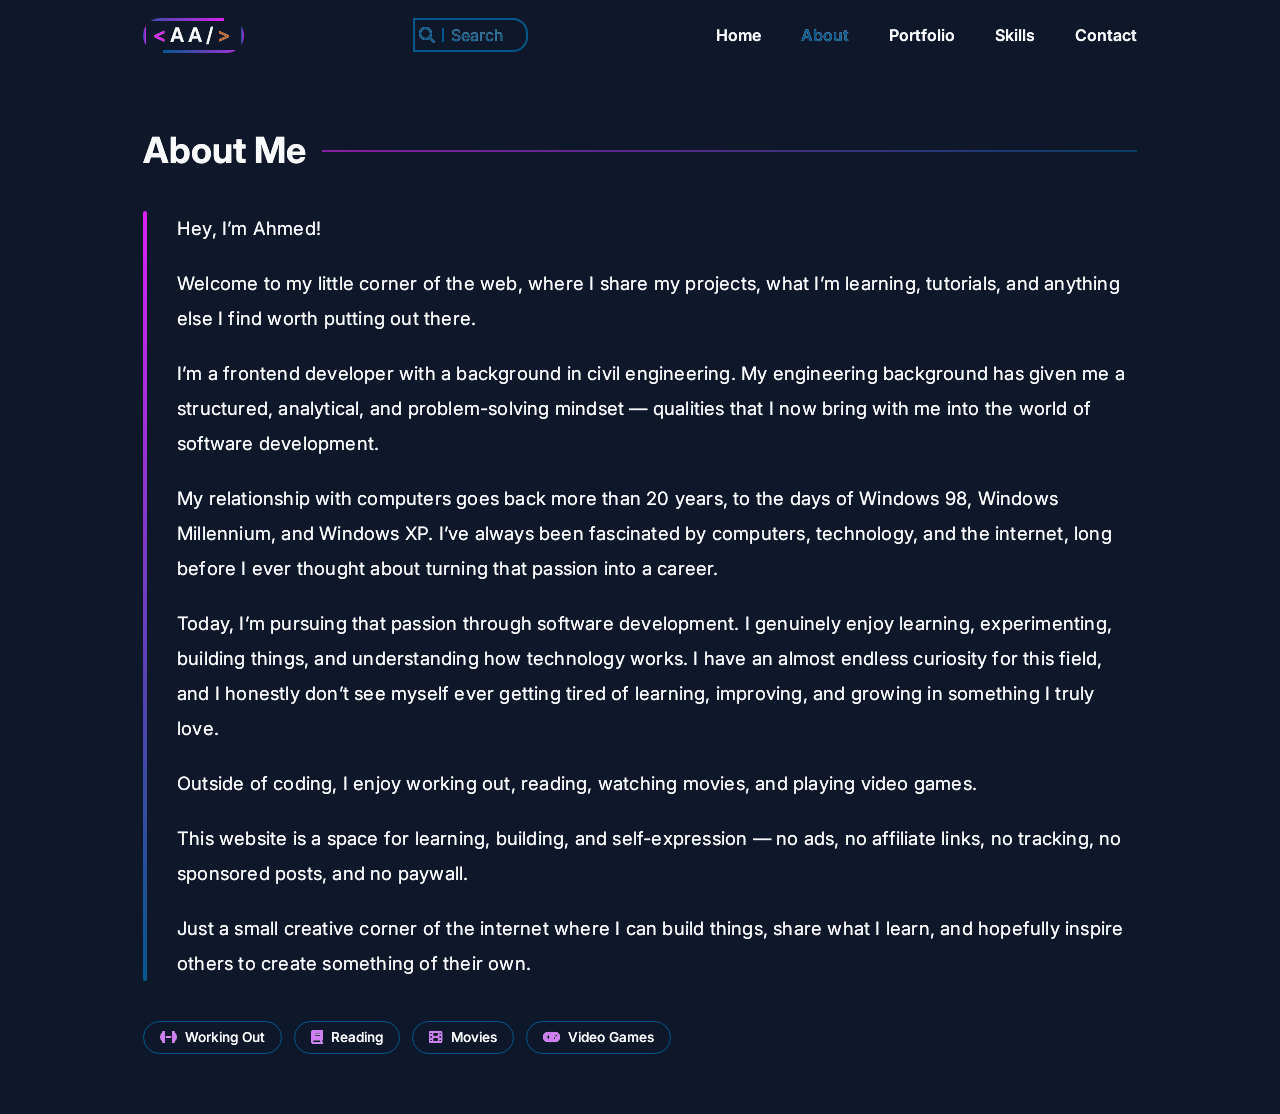
==== commit d94246a6: "improving apperance CSS" ====
--- a/about.html
+++ b/about.html
@@ -19,7 +19,7 @@
 <body>
     <div class="container">
         <header>
-            <a class="logo" href="./home.html" title="Ahmed Allam">
+            <a class="logo" href="./index.html" title="Ahmed Allam">
                 <span>&lt;</span>aa/<span>&gt;</span>
                 <div class="top-border"></div>
                 <div class="right-border"></div>
@@ -41,16 +41,16 @@
             </button>
 
             <nav id="mainNav" class="nav-static">
-                <a class="home" href="./index.html">home</a>
-                <a class="about active" href="./about.html">about</a>
-                <a class="portfolio" href="./portfolio.html">portfolio</a>
-                <a class="skills" href="#">skills</a>
-                <a class="content" href="#">contact</a>
+                <a class="home" href="./index.html" style="--i: 1">home</a>
+                <a class="about active" href="./about.html" style="--i: 2">about</a>
+                <a class="portfolio" href="./portfolio.html" style="--i: 3">portfolio</a>
+                <a class="skills" href="./skills.html" style="--i: 4">skills</a>
+                <a class="contact" href="./contact.html" style="--i: 5">contact</a>
             </nav>
         </header>
 
         <section class="about-section">
-            <div class="about-heading">
+            <div class="about-heading heading">
                 <h1>about me</h1>
                 <span class="bar"></span>
             </div>
--- a/CSS/main.css
+++ b/CSS/main.css
@@ -205,14 +205,16 @@
     text-indent: 30px;
     cursor: text;
     transition: var(--transition-duration);
-    color: #0F172A; /* new: typed text was invisible (white on white) */
+    /* color: #0F172A; new: typed text was invisible (white on white) */
+    background: var(--background-color);
+    color: var(--text-color);
 }
 .input-search:focus {
     width: 200px;
-    background-color: white;
+    /* background-color: white; */
 }
 .input-search::placeholder {
-    color: #64748B;
+    color: var(--color-pallete-4);
 }
 
 /* New: mobile nav toggle button, hidden on desktop */
@@ -239,14 +241,17 @@
     text-transform: capitalize;
     position: relative;
     overflow: hidden;
-    animation: slide-up 1s;
+    animation-name: slide-up;
+    animation-duration: 0.5s;
+    animation-fill-mode: backwards;
+    animation-delay: calc(0.1s * var(--i));
+}
+@keyframes slide-up {
+    from { transform: translateY(50px); opacity: 0; visibility: hidden }
+    to { transform: translateY(0); opacity: 1; visibility: visible }
 }
 nav a:last-child {
     margin-right: 0;    
-}
-@keyframes slide-up {
-    from { transform: translateY(50px); opacity: 0; }
-    to { transform: translateY(0); opacity: 1; }
 }
 nav a:after {
     content: '';
@@ -268,7 +273,7 @@
 nav a:hover, nav .active {
     color: var(--color-pallete-4);
 }
-.home-content {
+.home-section {
     margin-top: 50px;
     display: flex;
     gap: 30px;
@@ -296,9 +301,9 @@
     font-size: 56px;
     margin: 20px 0px;
     text-transform: capitalize;
-    animation: slide-left 1s;
-}
-@keyframes slide-left {
+    animation: slide-right 1s;
+}
+@keyframes slide-right {
     from { transform: translateX(-50px); opacity: 0; }
     to { transform: translateX(0); opacity: 1; }
 }
@@ -331,8 +336,20 @@
 }
 .social {
     display: flex;
-    justify-content: start;
     align-items: center;
+    gap: 12px;
+    animation-name: fading-in;
+    animation-duration: 1s;
+}
+@keyframes fading-in {
+    from {
+        opacity: 0;
+        transform: translateY(40px);
+    }
+    to {
+        opacity: 1;
+        transform: translateY(0);
+    }
 }
 .social-link {
     width: 35px;
@@ -378,15 +395,13 @@
     gap: 6px;
     color: var(--text-color);
     background-color: var(--color-pallete-4);
-    border-top-right-radius: 30px;
-    border-bottom-right-radius: 30px;
-    width: 45px;
+    width: 35px;
+    height: 35px;
     padding: 5px 12px;
-    height: 35px;
     text-align: center;
     text-transform: capitalize;
-    /* margin-top: 20px; */
     overflow: hidden;
+    border-radius: 30px;
     transition: 0.3s;
 }
 .cv:hover,
@@ -410,11 +425,14 @@
 .home-photo {
     /* flex-basis: 65%; */
     margin-top: -23px;
-    width: max-content;
-    overflow: hidden;
+    max-width: 350px;
+    max-height: 350px;
     border-radius: 50%;
     filter: grayscale(0.5);
-    transition: var(--transition-duration); 
+    transition: var(--transition-duration);
+    border: 10px solid transparent;
+    outline: 5px solid var(--color-pallete-4);
+    overflow: hidden;
 }
 .home-photo:hover {
     filter: grayscale(0);
@@ -423,7 +441,7 @@
 .home-photo img {
     max-width: 400px;
     width: 100%;
-    height: auto;
+    height: 100%;
 }
 .personal-img {
     width: 100%;
@@ -435,7 +453,7 @@
         margin-left: 5%;
         margin-right: 5%;
     }
-    .home-content {
+    .home-section {
         gap: 20px;
     }
     .home-photo img {
@@ -484,27 +502,20 @@
         max-height: 320px;
     }
     /* Pages with no JS (e.g. about.html) skip the collapse behaviour entirely */
-    nav.nav-static {
-        position: static;
-        max-height: none;
-        overflow: visible;
-        background-color: transparent;
-        padding: 0;
-        margin-top: 10px;
-    }
+
     nav a {
         margin: 10px 0;
         width: 100%;
     }
 
-    .home-content {
+    .home-section {
         flex-direction: column-reverse;
         text-align: center;
     }
     .home-text .social,
     .home-text .desc {
-        justify-content: center;
-        margin-left: auto;
+        justify-content: center; 
+        margin-left: auto; 
         margin-right: auto;
     }
     .home-text .cv {
@@ -536,17 +547,6 @@
     }
 }
 
-/* Respect users who've asked for reduced motion (new) */
-@media (prefers-reduced-motion: reduce) {
-    *,
-    *::before,
-    *::after {
-        animation-duration: 0.001ms !important;
-        animation-iteration-count: 1 !important;
-        transition-duration: 0.001ms !important;
-        scroll-behavior: auto !important;
-    }
-}
 /* Media Queries - End ----------------------------------------------------------*/
 
 /* About Page - Start ----------------------------------------------------------*/
@@ -554,18 +554,19 @@
     margin-top: 60px;
     margin-bottom: 60px;
 }
-.about-heading {
+.heading {
     display: flex;
     align-items: center;
     gap: 16px;
     margin-bottom: 40px;
-}
-.about-heading h1 {
+    animation: slide-right 1s;
+}
+.heading h1 {
     font-size: 36px;
     text-transform: capitalize;
     margin: 0;
 }
-.about-heading .bar {
+.heading .bar {
     flex: 1;
     height: 2px;
     background-image: linear-gradient(to right, var(--color-pallete-1), var(--color-pallete-4));
@@ -587,6 +588,7 @@
     line-height: 1.9;
     font-size: 1.15em;
     color: var(--text-color);
+    animation: slide-bottom 1s;
 }
 .about-me p {
     margin: 0 0 20px;
@@ -667,7 +669,11 @@
     display: flex;
     flex-direction: column;
     position: relative;
-    transition: opacity var(--transition-duration), filter var(--transition-duration);
+    animation-name: slide-up;
+    animation-duration: 1s;
+    animation-fill-mode: backwards;
+    animation-delay: calc(0.2s * var(--p));
+    /* transition: var(--transition-duration); */
 }
 /* Spotlight: dim every card except the one being hovered - pure CSS, no JS */
 .project-grid:hover .project-card:not(:hover) {
@@ -759,6 +765,10 @@
     background-color: var(--button-hover-color);
     box-shadow: 0px 0px 20px var(--color-pallete-2);
 }
+.submit-bright {
+    background-color: var(--button-hover-color);
+    box-shadow: 0px 0px 20px var(--color-pallete-4);
+}
 .project-demo i {
     font-size: 0.85em;
 }
@@ -791,3 +801,284 @@
     }
 }
 /* Portfolio Page - End ----------------------------------------------------------*/
+
+/* Skills Page - Start ----------------------------------------------------------*/
+.skills-section {
+    margin-top: 60px;
+    margin-bottom: 80px;
+}
+
+.skills-intro {
+    max-width: 65ch;
+    font-weight: 400;
+    letter-spacing: 0.2px;
+    line-height: 1.8;
+    font-size: 1.1em;
+    color: var(--text-color);
+    opacity: 0.85;
+    margin: 0 0 50px;
+}
+
+/* Category grid ------------------------------------------------------- */
+.skills-grid {
+    display: grid;
+    grid-template-columns: repeat(3, 1fr);
+    gap: 50px 40px;
+    margin-bottom: 60px;
+}
+
+.skill-category-title {
+    display: flex;
+    height: 55px;
+    gap: 10px;
+    font-size: 1.05em;
+    font-weight: 700;
+    text-transform: uppercase;
+    letter-spacing: 1px;
+    /* margin: 0 0 24px; */
+    color: var(--text-color);
+}
+
+.skill-category-title i {
+    color: var(--color-pallete-2);
+    font-size: 0.95em;
+}
+
+/* Individual skill bar -------------------------------------------------- */
+.skill-bar {
+    margin-bottom: 20px;
+}
+
+.skill-bar:last-child {
+    margin-bottom: 0;
+}
+
+.skill-bar-head {
+    display: flex;
+    justify-content: space-between;
+    align-items: baseline;
+    margin-bottom: 8px;
+}
+
+.skill-name {
+    font-size: 0.9em;
+    font-weight: 600;
+}
+
+.skill-percent {
+    font-size: 0.8em;
+    font-weight: 600;
+    color: var(--color-pallete-2);
+}
+
+.skill-track {
+    width: 100%;
+    height: 8px;
+    border-radius: 30px;
+    background-color: rgba(248, 250, 252, 0.1);
+    overflow: hidden;
+}
+
+.skill-fill {
+    height: 100%;
+    border-radius: 30px;
+    background-image: linear-gradient(to right, var(--color-pallete-4), var(--color-pallete-1));
+}
+
+/* Professional development / certifications ----------------------------- */
+.skills-programs {
+    margin-top: 20px;
+}
+
+/* Currently learning banner ---------------------------------------------- */
+.currently-learning {
+    margin-top: 60px;
+    display: flex;
+    align-items: center;
+    gap: 16px;
+    padding: 18px 24px;
+    border: 1px solid var(--color-pallete-4);
+    border-radius: 16px;
+    background-color: rgba(4, 88, 140, 0.12);
+}
+
+.currently-learning i {
+    font-size: 1.4em;
+    color: var(--color-pallete-2);
+    flex-shrink: 0;
+}
+
+.currently-learning p {
+    margin: 0;
+    font-size: 0.95em;
+    line-height: 1.6;
+    opacity: 0.9;
+}
+
+.currently-learning strong {
+    color: var(--color-pallete-2);
+}
+
+/* Responsive -------------------------------------------------------------- */
+@media (max-width: 1100px) {
+    .skills-grid {
+        grid-template-columns: repeat(2, 1fr);
+    }
+}
+
+@media (max-width: 860px) {
+    .skills-grid {
+        grid-template-columns: 1fr;
+        gap: 40px;
+    }
+    .skills-intro {
+        font-size: 1em;
+        margin-bottom: 36px;
+    }
+    .currently-learning {
+        flex-direction: column;
+        align-items: flex-start;
+        text-align: left;
+    }
+}
+/* Skills Page - End ----------------------------------------------------------*/
+
+/* Contact Page - Start ----------------------------------------------------------*/
+.contact-section {
+    margin-top: 60px;
+    margin-bottom: 80px;
+}
+
+.contact-intro {
+    max-width: 65ch;
+    font-weight: 400;
+    letter-spacing: 0.2px;
+    line-height: 1.8;
+    font-size: 1.1em;
+    color: var(--text-color);
+    opacity: 0.85;
+    margin: 0 0 70px;
+}
+
+.contact-grid {
+    display: grid;
+    grid-template-columns: 1.4fr 1fr;
+    gap: 50px;
+    align-items: start;
+}
+
+/* Form ------------------------------------------------------------------ */
+.contact-form {
+    display: flex;
+    flex-direction: column;
+    gap: 22px;
+    margin-top: -22px;
+}
+.contact-form label {
+    transition: var(--transition-duration);
+}
+.contact-form label:hover {
+    color: var(--color-pallete-2);
+}
+.form-group {
+    display: flex;
+    flex-direction: column;
+    gap: 8px;
+}
+
+.form-group label {
+    font-size: 0.8em;
+    font-weight: 600;
+    text-transform: uppercase;
+    letter-spacing: 1px;
+    opacity: 0.7;
+}
+
+.form-group input,
+.form-group textarea {
+    background-color: transparent;
+    border: 1px solid var(--color-pallete-4);
+    border-radius: 10px;
+    padding: 12px 14px;
+    color: var(--text-color);
+    font-family: "Inter", sans-serif;
+    font-size: 0.95em;
+    outline: none;
+    transition: var(--transition-duration);
+}
+
+.form-group input::placeholder,
+.form-group textarea::placeholder {
+    color: #64748B;
+}
+
+.form-group textarea {
+    resize: vertical;
+    min-height: 120px;
+}
+
+.form-group input:focus,
+.form-group textarea:focus {
+    border-color: var(--color-pallete-2);
+    box-shadow: 0px 0px 20px var(--color-pallete-2);
+}
+
+.contact-submit {
+    align-self: flex-start;
+    border: none;
+    cursor: pointer;
+    font-family: "Inter", sans-serif;
+}
+
+/* Direct info panel ------------------------------------------------------ */
+.contact-info {
+    display: flex;
+    flex-direction: column;
+    gap: 20px;
+    padding: 28px;
+    border: 1px solid var(--color-pallete-4);
+    border-radius: 16px;
+    background-color: rgba(4, 88, 140, 0.12);
+}
+
+.contact-info-item {
+    display: flex;
+    align-items: center;
+    gap: 12px;
+    font-size: 0.95em;
+}
+
+.contact-info-item i {
+    color: var(--color-pallete-2);
+    font-size: 1.1em;
+    flex-shrink: 0;
+}
+.contact-info-item span {
+    line-height: 1.6;
+}
+.contact-info-item a {
+    display: inline;
+    word-break: break-all;
+}
+
+.contact-socials {
+    margin-top: 6px;
+    gap: 14px;
+}
+
+/* Responsive -------------------------------------------------------------- */
+@media (max-width: 900px) {
+    .contact-grid {
+        grid-template-columns: 1fr;
+    }
+}
+@media (max-width: 860px) {
+    .contact-intro {
+        font-size: 1em;
+        margin-bottom: 36px;
+    }
+    .contact-info {
+        padding: 22px;
+    }
+}
+/* Contact Page - End ----------------------------------------------------------*/
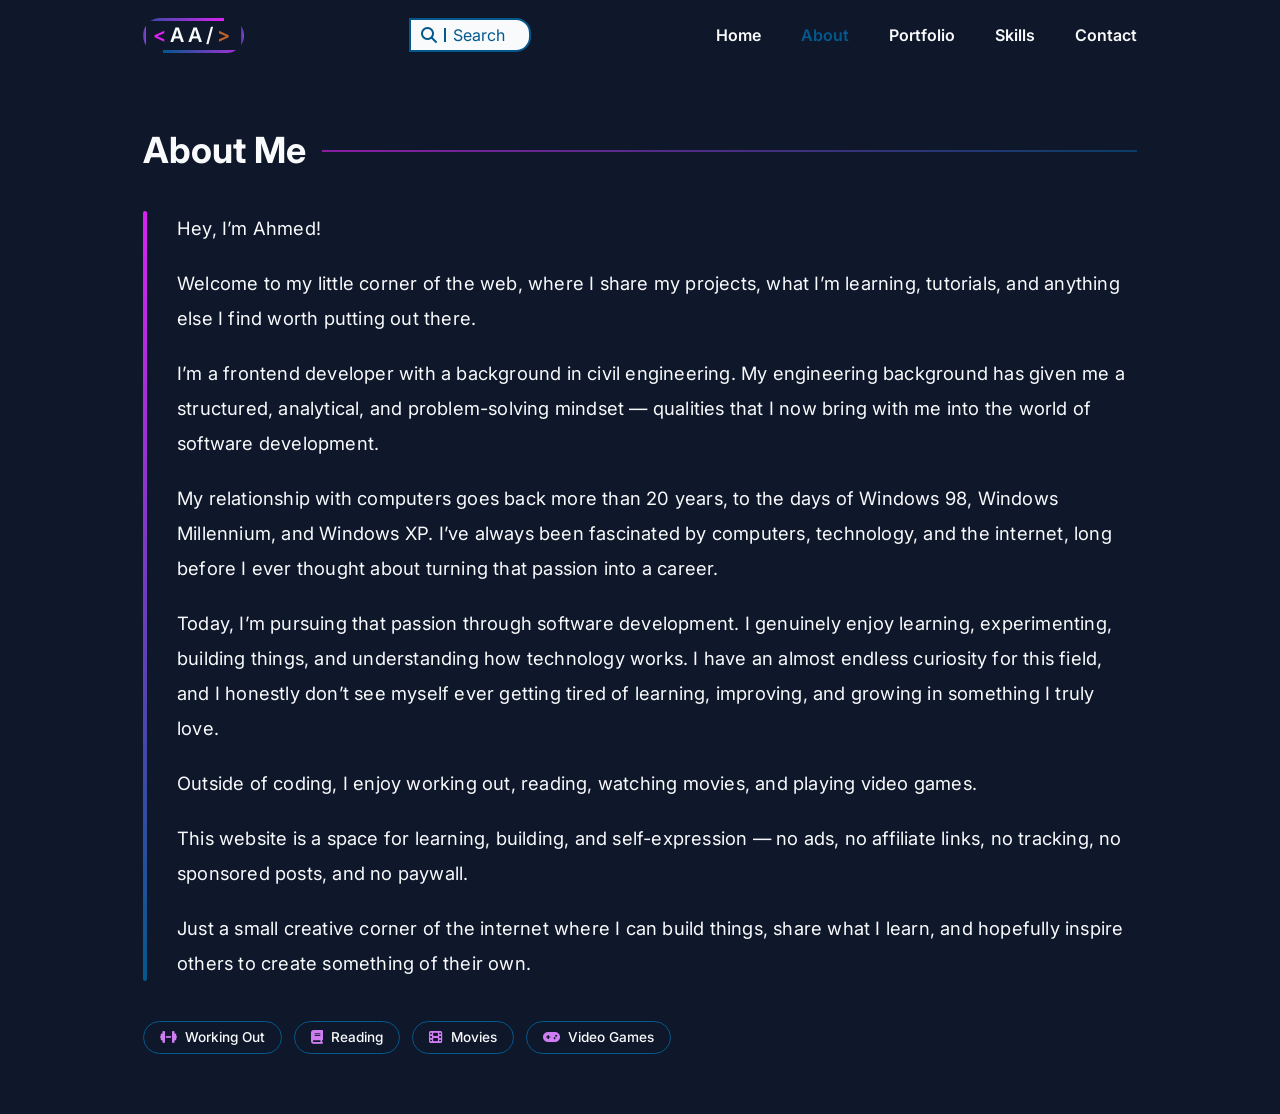
==== commit 1f9858a7: "Update search bar" ====
--- a/about.html
+++ b/about.html
@@ -57,7 +57,7 @@
 
             <div class="about-body">
                 <span class="about-accent" aria-hidden="true"></span>
-                <div class="about-me">
+                <div class="about-me fade-in">
                     <p>Hey, I’m Ahmed!</p>
                     <p>Welcome to my little corner of the web, where I share my projects, what I’m learning, tutorials, and anything else I find worth putting out there.</p>
                     <p>I’m a frontend developer with a background in civil engineering. My engineering background has given me a structured, analytical, and problem-solving mindset — qualities that I now bring with me into the world of software development.</p>
@@ -70,10 +70,10 @@
             </div>
 
             <div class="hobbies">
-                <span class="hobby-chip"><i class="fa-solid fa-dumbbell" aria-hidden="true"></i>working out</span>
-                <span class="hobby-chip"><i class="fa-solid fa-book" aria-hidden="true"></i>reading</span>
-                <span class="hobby-chip"><i class="fa-solid fa-film" aria-hidden="true"></i>movies</span>
-                <span class="hobby-chip"><i class="fa-solid fa-gamepad" aria-hidden="true"></i>video games</span>
+                <span class="hobby-chip" style="--e: 1"><i class="fa-solid fa-dumbbell" aria-hidden="true"></i>working out</span>
+                <span class="hobby-chip" style="--e: 2"><i class="fa-solid fa-book" aria-hidden="true"></i>reading</span>
+                <span class="hobby-chip" style="--e: 3"><i class="fa-solid fa-film" aria-hidden="true"></i>movies</span>
+                <span class="hobby-chip" style="--e: 4"><i class="fa-solid fa-gamepad" aria-hidden="true"></i>video games</span>
             </div>
         </section>
     </div>
--- a/CSS/main.css
+++ b/CSS/main.css
@@ -24,9 +24,14 @@
 }
 * {
     box-sizing: border-box;
-    text-shadow: 0px 0px 0.3px var(--text-color);
-}
-
+    /* text-shadow: 0px 0px 0.3px var(--text-color); */
+}
+h1, h2, h3, p, span:not(a span, button span){
+    cursor: default;
+}
+*::selection {
+    background-color: var(--color-pallete-2);
+}
 a {
     display: block;
     text-decoration: none;
@@ -66,7 +71,7 @@
     position: relative;
 }
 
-/* Header - Start -------------------------------------------------------------------- */
+/* Header - Start */
 body { 
     color: var(--text-color);
     background-color: var(--background-color);
@@ -170,17 +175,28 @@
     from { bottom: -100%; }
     to { bottom: -20%; }
 }
+
 .search {
     position: relative;
+    animation-name: blur;
+    animation-duration: var(--transition-duration);
+}
+@keyframes blur {
+    from{
+        opacity: 0;
+    }
+    to {
+        opacity: 1;
+    }
 }
 .search i {
     position: absolute;
     top: 50%;
-    left: -6px;
+    left: 0px;
     transform: translate(10px, -50%);
     color: var(--color-pallete-4);
     font-size: 1em;
-    pointer-events: none; /* new: icon shouldn't block clicks on the input */
+    pointer-events: none;
 }
 .search i::after {
     content: '';
@@ -193,22 +209,21 @@
 }
 .input-search {
     padding: 6px;
-    text-indent: 6px;
-    border: none;
     outline: none;
-    width: 115px;
+    width: 122px;
     background-color: var(--text-color);
     border: 2px solid #04588C;
     border-radius: 15px;
     border-top-left-radius: 0;
     border-bottom-left-radius: 0;
-    text-indent: 30px;
+    text-indent: 36px;
     cursor: text;
     transition: var(--transition-duration);
     /* color: #0F172A; new: typed text was invisible (white on white) */
-    background: var(--background-color);
-    color: var(--text-color);
-}
+
+    
+}
+
 .input-search:focus {
     width: 200px;
     /* background-color: white; */
@@ -242,7 +257,7 @@
     position: relative;
     overflow: hidden;
     animation-name: slide-up;
-    animation-duration: 0.5s;
+    animation-duration: 0.8s;
     animation-fill-mode: backwards;
     animation-delay: calc(0.1s * var(--i));
 }
@@ -333,6 +348,8 @@
     line-height: 1.6;
     font-size: 1.2em;
     max-width: 55ch; /* new: keeps long descriptions readable on wide screens */
+    animation-name: slide-bottom;
+    animation-duration: 1s;
 }
 .social {
     display: flex;
@@ -433,6 +450,8 @@
     border: 10px solid transparent;
     outline: 5px solid var(--color-pallete-4);
     overflow: hidden;
+    animation-name: blur;
+    animation-duration: 1.5s;    
 }
 .home-photo:hover {
     filter: grayscale(0);
@@ -447,7 +466,7 @@
     width: 100%;
 }
 
-/* Media Queries - Start (new: real responsive behaviour) ---------------------------- */
+/* Media Queries - Start */
 @media (max-width: 1024px) {
     .container {
         margin-left: 5%;
@@ -492,22 +511,27 @@
         align-items: flex-start;
         background-color: var(--color-pallete-3);
         border-radius: 0 0 12px 12px;
-        padding: 10px 20px;
+        padding: 0 20px;
         max-height: 0;
         overflow: hidden;
-        transition: max-height var(--transition-duration) ease;
+        transition: max-height var(--transition-duration);
         z-index: 15;
     }
     nav.open {
         max-height: 320px;
     }
-    /* Pages with no JS (e.g. about.html) skip the collapse behaviour entirely */
-
     nav a {
         margin: 10px 0;
         width: 100%;
-    }
-
+        height: 0;
+        transition: var(--transition-duration);
+        display: flex;
+        align-items: center;
+    }
+    nav a.open {
+        height: 40px;
+        
+    }
     .home-section {
         flex-direction: column-reverse;
         text-align: center;
@@ -547,7 +571,7 @@
     }
 }
 
-/* Media Queries - End ----------------------------------------------------------*/
+/* Media Queries - End */
 
 /* About Page - Start ----------------------------------------------------------*/
 .about-section {
@@ -588,7 +612,11 @@
     line-height: 1.9;
     font-size: 1.15em;
     color: var(--text-color);
-    animation: slide-bottom 1s;
+    
+}
+.fade-in {
+    animation: slide-bottom 1s 0.2s;
+    animation-fill-mode: backwards;
 }
 .about-me p {
     margin: 0 0 20px;
@@ -613,6 +641,9 @@
     font-weight: 500;
     text-transform: capitalize;
     transition: var(--transition-duration);
+    animation: blur 1s;
+    animation-delay: calc(0.1s * var(--e));
+    animation-fill-mode: backwards;
 }
 .hobby-chip:hover {
     background-color: var(--color-pallete-4);
@@ -659,6 +690,7 @@
     color: var(--text-color);
     opacity: 0.85;
     margin: 0 0 50px;
+    
 }
 .project-grid {
     display: grid;
@@ -672,7 +704,7 @@
     animation-name: slide-up;
     animation-duration: 1s;
     animation-fill-mode: backwards;
-    animation-delay: calc(0.2s * var(--p));
+    animation-delay: calc(0.1s * var(--p));
     /* transition: var(--transition-duration); */
 }
 /* Spotlight: dim every card except the one being hovered - pure CSS, no JS */
@@ -819,14 +851,19 @@
     margin: 0 0 50px;
 }
 
-/* Category grid ------------------------------------------------------- */
+/* Category grid */
 .skills-grid {
     display: grid;
     grid-template-columns: repeat(3, 1fr);
     gap: 50px 40px;
     margin-bottom: 60px;
 }
-
+.skill-category {
+    animation-name: blur;
+    animation-duration: 1s;
+    animation-delay: calc(0.2s * var(--d));
+    animation-fill-mode: backwards;
+}
 .skill-category-title {
     display: flex;
     height: 55px;
@@ -837,6 +874,7 @@
     letter-spacing: 1px;
     /* margin: 0 0 24px; */
     color: var(--text-color);
+
 }
 
 .skill-category-title i {
@@ -888,6 +926,9 @@
 /* Professional development / certifications ----------------------------- */
 .skills-programs {
     margin-top: 20px;
+    animation: blur 1s;
+    animation-delay: calc(0.1s * var(--d));
+    animation-fill-mode: backwards;
 }
 
 /* Currently learning banner ---------------------------------------------- */
@@ -900,6 +941,9 @@
     border: 1px solid var(--color-pallete-4);
     border-radius: 16px;
     background-color: rgba(4, 88, 140, 0.12);
+    animation: blur 1s;
+    animation-delay: calc(0.1s * var(--d));
+    animation-fill-mode: backwards;
 }
 
 .currently-learning i {
@@ -967,12 +1011,16 @@
     align-items: start;
 }
 
-/* Form ------------------------------------------------------------------ */
+/* Form */
 .contact-form {
     display: flex;
     flex-direction: column;
     gap: 22px;
     margin-top: -22px;
+    animation: blur 0.8s;
+    animation-delay: calc(0.1s * var(--i));
+    animation-fill-mode: backwards;
+
 }
 .contact-form label {
     transition: var(--transition-duration);
@@ -1028,9 +1076,10 @@
     border: none;
     cursor: pointer;
     font-family: "Inter", sans-serif;
-}
-
-/* Direct info panel ------------------------------------------------------ */
+    color: var(--fa-font-solid);
+}
+
+/* Direct info panel */
 .contact-info {
     display: flex;
     flex-direction: column;
@@ -1039,6 +1088,9 @@
     border: 1px solid var(--color-pallete-4);
     border-radius: 16px;
     background-color: rgba(4, 88, 140, 0.12);
+    animation: blur 0.8s;
+    animation-delay: calc(0.1s * var(--i));
+    animation-fill-mode: backwards;
 }
 
 .contact-info-item {
@@ -1058,6 +1110,8 @@
 }
 .contact-info-item a {
     display: inline;
+    font-style: normal; 
+    text-transform: lowercase;
     word-break: break-all;
 }
 
@@ -1066,7 +1120,7 @@
     gap: 14px;
 }
 
-/* Responsive -------------------------------------------------------------- */
+/* Responsive */
 @media (max-width: 900px) {
     .contact-grid {
         grid-template-columns: 1fr;
